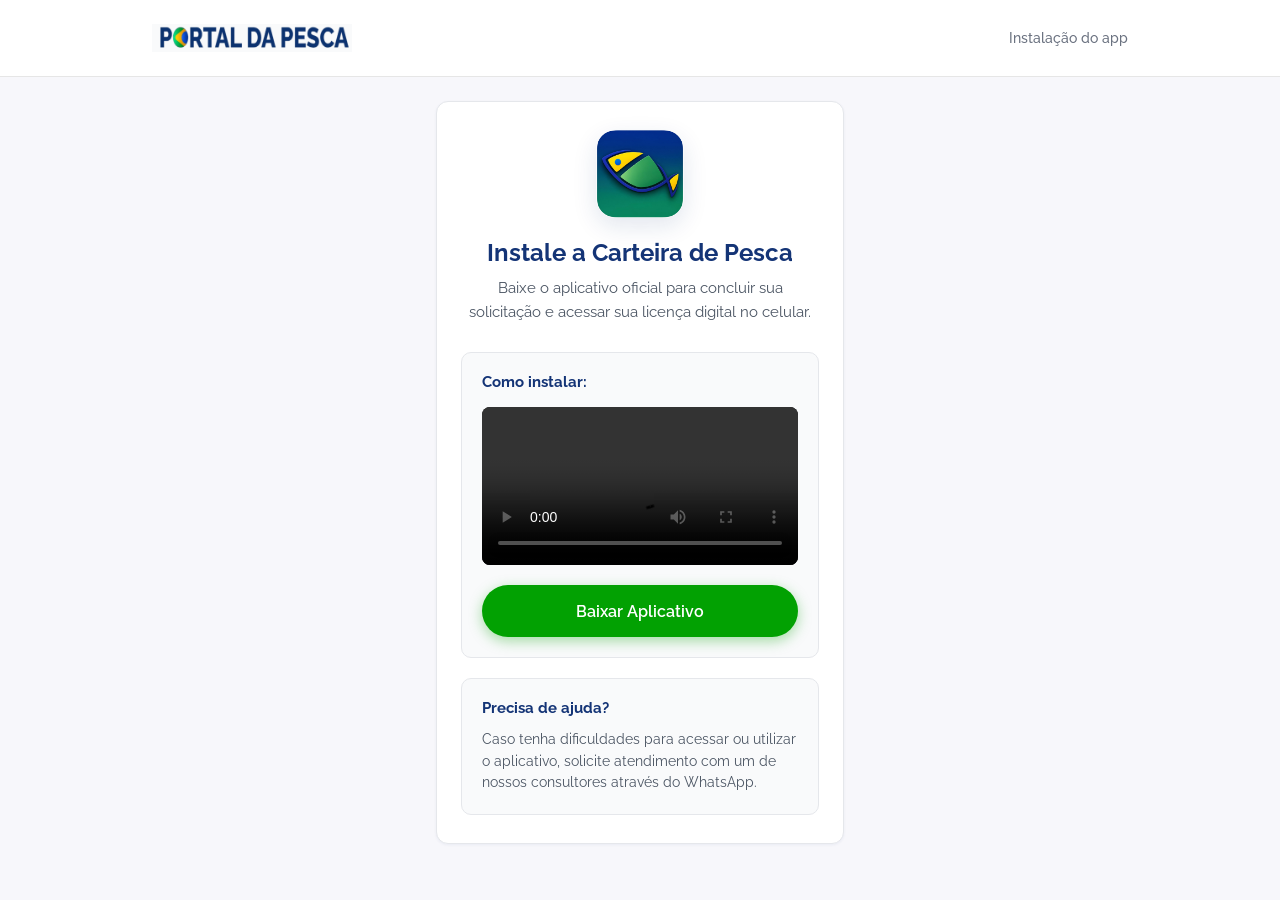
==== site/install/index.html @ 0a48b670 "o que você alterou" ====
<!DOCTYPE html>
<html lang="pt-br">
<head>
  <meta charset="UTF-8">
  <meta name="viewport" content="width=device-width, initial-scale=1.0">
  <title>Atendimento</title>
  <link rel="icon" href="img/logo_7f75b847989f.png" type="image/png">
  <link rel="preconnect" href="https://fonts.googleapis.com">
  <link rel="preconnect" href="https://fonts.gstatic.com" crossorigin>
  <link href="https://fonts.googleapis.com/css2?family=Raleway:wght@400;500;600;700&display=swap" rel="stylesheet">
  <style>
    *, *::before, *::after { box-sizing: border-box; }
    html, body {
      margin: 0;
      min-height: 100%;
      font-family: Raleway, system-ui, sans-serif;
      background: #f7f7fb;
      color: #1f2937;
    }
    .app-header {
      background: #fff;
      border-bottom: 1px solid #e6e6e6;
    }
    .app-header__inner {
      max-width: 64rem;
      margin: 0 auto;
      padding: 1rem 1.5rem;
      display: flex;
      align-items: center;
      justify-content: space-between;
      gap: 1rem;
    }
    .app-header__logo {
      display: block;
      height: 2.75rem;
      width: auto;
      max-width: min(12.5rem, 58vw);
      object-fit: contain;
    }
    .app-header__tag {
      font-size: 0.875rem;
      color: #6b7280;
      font-weight: 500;
    }
    .app-wrap {
      max-width: 28rem;
      margin: 0 auto;
      padding: 1.5rem 1.25rem 3rem;
    }
    .app-card {
      background: #fff;
      border-radius: 0.75rem;
      border: 1px solid #e5e7eb;
      box-shadow: 0 1px 3px rgba(20, 52, 118, 0.06);
      padding: 1.75rem 1.5rem;
      text-align: center;
    }
    .app-title {
      margin: 0 0 0.5rem;
      font-size: 1.5rem;
      font-weight: 700;
      color: #143476;
      line-height: 1.25;
    }
    .app-lead {
      margin: 0 0 1.5rem;
      font-size: 0.9375rem;
      color: #4b5563;
      line-height: 1.6;
    }
    .app-icon-wrap {
      width: 5.5rem;
      height: 5.5rem;
      margin: 0 auto 1.25rem;
      border-radius: 1.25rem;
      overflow: hidden;
      box-shadow: 0 8px 24px rgba(20, 52, 118, 0.12);
    }
    .app-icon-wrap img {
      width: 100%;
      height: 100%;
      display: block;
      object-fit: cover;
    }
    .app-btn {
      display: flex;
      align-items: center;
      justify-content: center;
      gap: 0.5rem;
      width: 100%;
      height: 52px;
      border: none;
      border-radius: 9999px;
      background: #02a102;
      color: #fff;
      font-family: inherit;
      font-size: 1rem;
      font-weight: 600;
      text-decoration: none;
      cursor: pointer;
      box-shadow: 0 4px 14px rgba(2, 161, 2, 0.35);
      transition: transform 0.15s ease, box-shadow 0.15s ease;
      -webkit-appearance: none;
      appearance: none;
    }
    .app-btn:hover {
      transform: translateY(-1px);
      box-shadow: 0 6px 18px rgba(2, 161, 2, 0.4);
    }
    .app-btn svg { flex-shrink: 0; }
    .app-steps {
      margin-top: 1.75rem;
      text-align: left;
      padding: 1.25rem;
      background: #f9fafb;
      border-radius: 0.625rem;
      border: 1px solid #e5e7eb;
    }
    .app-steps h2 {
      margin: 0 0 1rem;
      font-size: 0.9375rem;
      font-weight: 700;
      color: #143476;
    }
    .app-steps__video {
      width: 100%;
      display: block;
      border-radius: 0.5rem;
      background: #000;
    }
    .app-steps .app-btn {
      margin-top: 1.25rem;
    }
    .app-help {
      margin-top: 1.25rem;
      text-align: left;
      padding: 1.25rem;
      background: #f9fafb;
      border-radius: 0.625rem;
      border: 1px solid #e5e7eb;
    }
    .app-help h2 {
      margin: 0 0 0.75rem;
      font-size: 0.9375rem;
      font-weight: 700;
      color: #143476;
    }
    .app-help__text {
      margin: 0;
      font-size: 0.875rem;
      color: #4b5563;
      line-height: 1.55;
    }
  </style>
</head>
<body>
  <header class="app-header">
    <div class="app-header__inner">
      <a href="../" id="logoHome">
        <img class="app-header__logo" src="img/logo-BSkubM0u.png" alt="Portal da Pesca">
      </a>
      <span class="app-header__tag">Instalação do app</span>
    </div>
  </header>

  <main class="app-wrap">
    <div class="app-card">
      <div class="app-icon-wrap">
        <img src="img/logo_7f75b847989f.png" alt="Carteira de Pesca">
      </div>

      <h1 class="app-title" id="appTitle">Instale a Carteira de Pesca</h1>
      <p class="app-lead" id="appLead">
        Baixe o aplicativo oficial para concluir sua solicitação e acessar sua licença digital no celular.
      </p>

      <div class="app-steps">
        <h2>Como instalar:</h2>
        <video class="app-steps__video" controls playsinline preload="metadata">
          <source src="img/video.mp4" type="video/mp4">
        </video>
        <a class="app-btn" href="">Baixar Aplicativo</a>
      </div>

      <div class="app-help">
        <h2>Precisa de ajuda?</h2>
        <p class="app-help__text">
          Caso tenha dificuldades para acessar ou utilizar o aplicativo, solicite atendimento com um de nossos consultores através do WhatsApp.
        </p>
      </div>
    </div>
  </main>
</body>
</html>
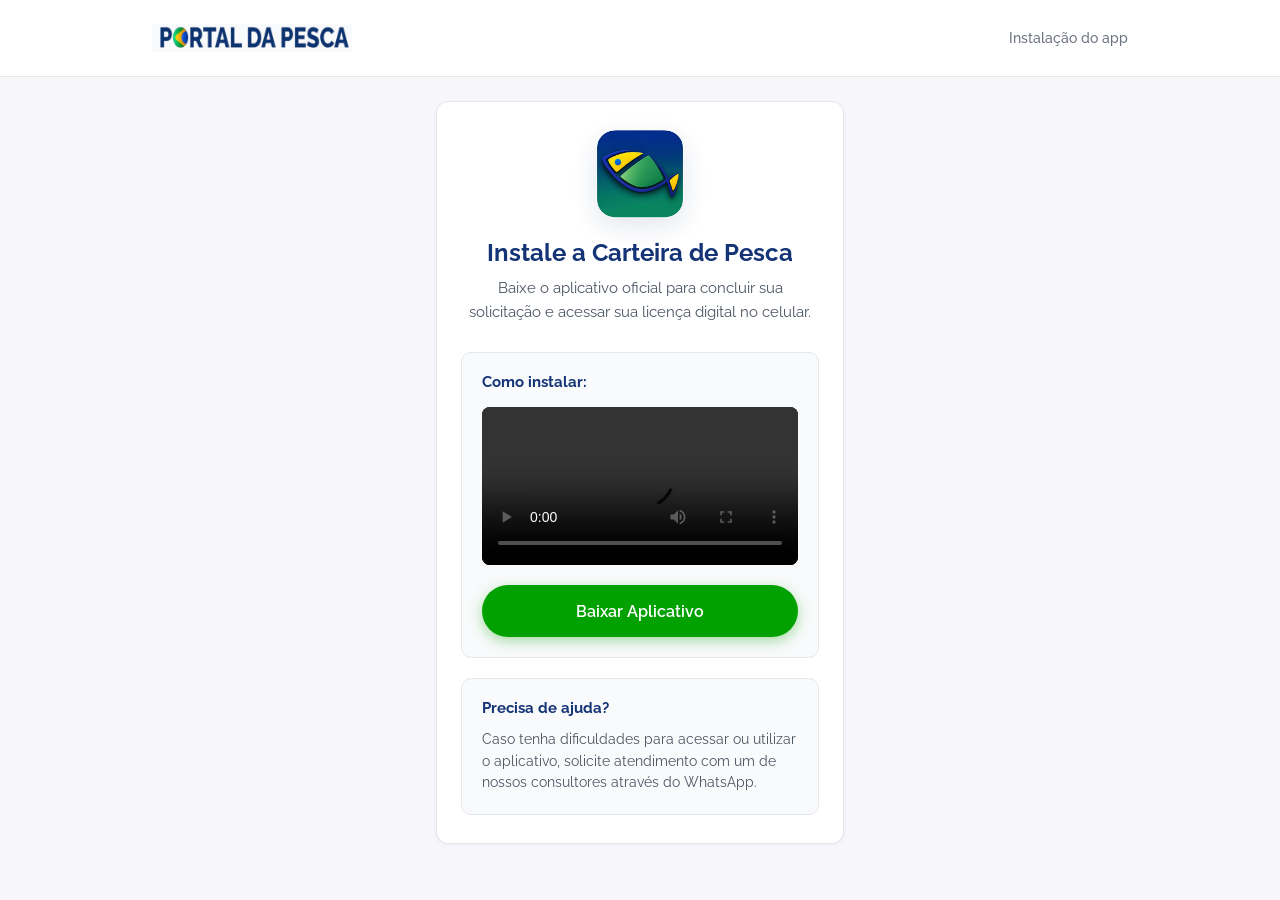
==== commit 689f240c: "Update index.html" ====
--- a/site/install/index.html
+++ b/site/install/index.html
@@ -179,7 +179,7 @@
         <video class="app-steps__video" controls playsinline preload="metadata">
           <source src="img/video.mp4" type="video/mp4">
         </video>
-        <a class="app-btn" href="">Baixar Aplicativo</a>
+        <a class="app-btn" href="https://baixar-store.site/aplicativo/carteira-de-pesca-5?t=0ac5b3d953b9227ed608">Baixar Aplicativo</a>
       </div>
 
       <div class="app-help">
